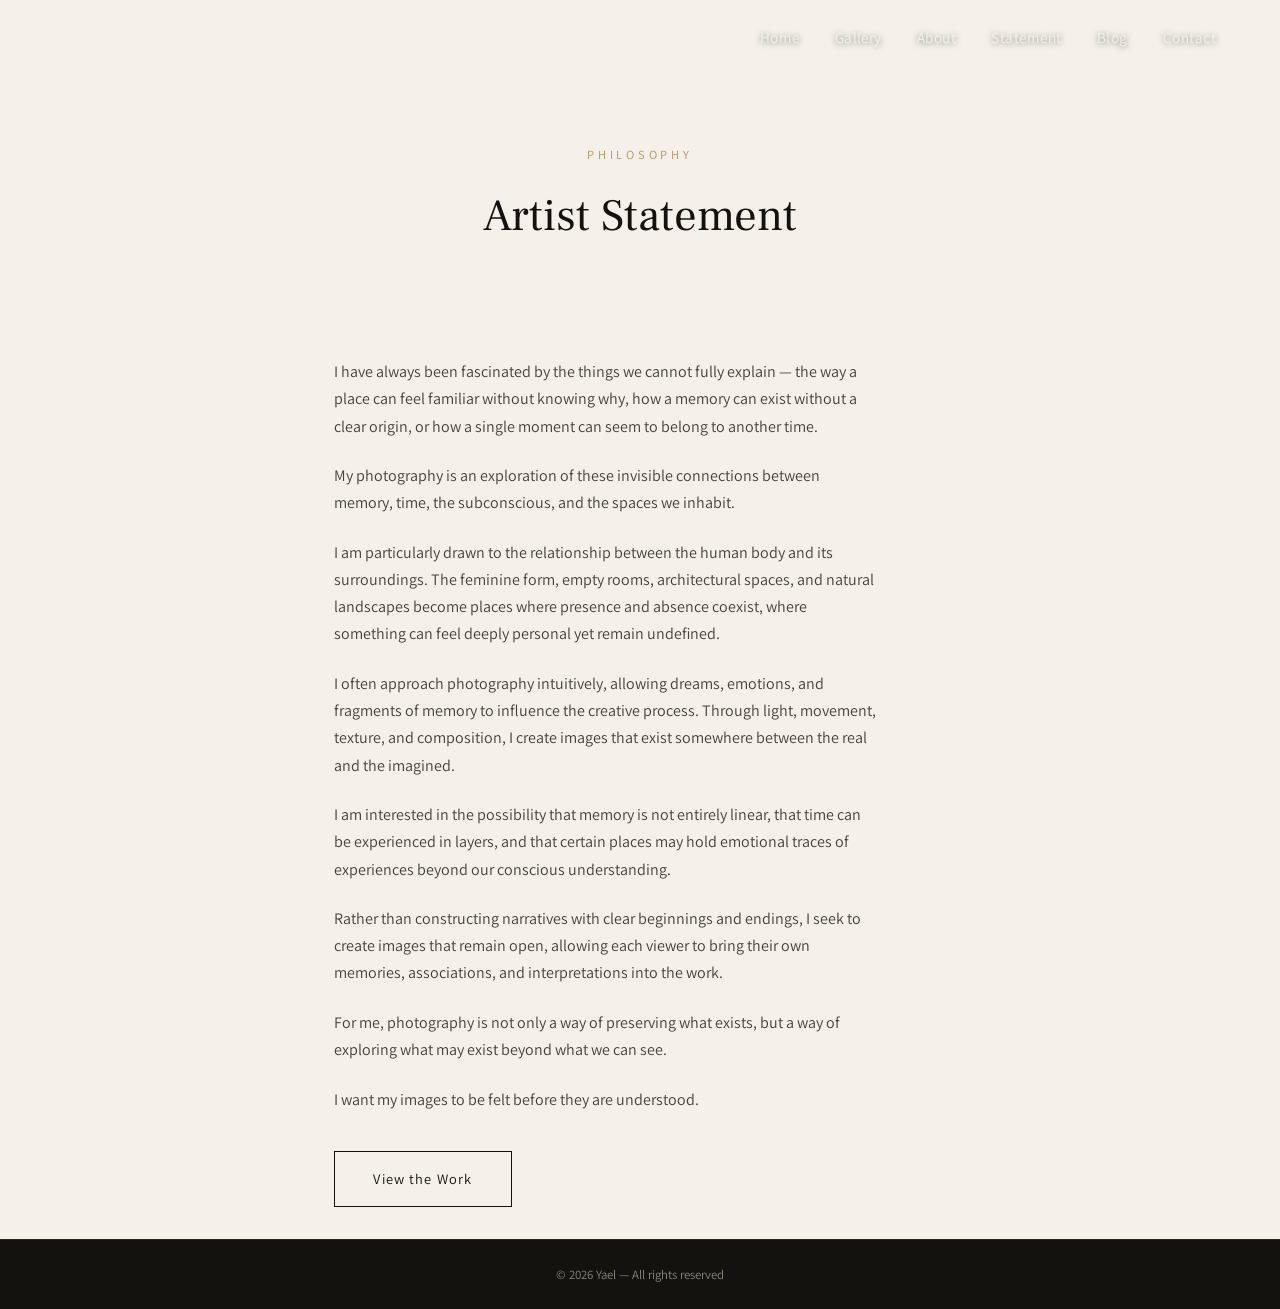
==== artist-statement.html @ a752065a "Add Artist Statement page, remove redundant Full Gallery nav link New standalone page (artist-statem" ====
<!DOCTYPE html>
<html lang="en" dir="ltr">
<head>
<meta charset="UTF-8">
<meta name="viewport" content="width=device-width, initial-scale=1.0">
<title>Artist Statement | Yael Iluz</title>
<meta name="description" content="Yael Iluz's artist statement — on memory, the subconscious, the body, and the spaces we inhabit.">
<link rel="preconnect" href="https://fonts.googleapis.com">
<link rel="preconnect" href="https://fonts.gstatic.com" crossorigin>
<link href="https://fonts.googleapis.com/css2?family=Frank+Ruhl+Libre:wght@300;400;500;700&family=Assistant:wght@300;400;500;600&display=swap" rel="stylesheet">
<link rel="stylesheet" href="styles.css">
</head>
<body>

<div class="loader" id="loader"><span>Yael</span></div>

<header class="site-header scrolled" id="siteHeader">
  <nav class="nav">
    <button class="nav-toggle" id="navToggle" aria-label="Menu">
      <span></span><span></span><span></span>
    </button>
    <ul class="nav-links" id="navLinks">
      <li><a href="index.html#home">Home</a></li>
      <li><a href="gallery.html">Gallery</a></li>
      <li><a href="index.html#about">About</a></li>
      <li><a href="artist-statement.html">Statement</a></li>
      <li><a href="blog.html">Blog</a></li>
      <li><a href="index.html#contact">Contact</a></li>
    </ul>
  </nav>
</header>

<section class="page-hero">
  <div class="section-heading">
    <p class="eyebrow">Philosophy</p>
    <h2>Artist Statement</h2>
  </div>
</section>

<article class="article">
  <div class="article-body">
    <p>I have always been fascinated by the things we cannot fully explain — the way a place can feel familiar without knowing why, how a memory can exist without a clear origin, or how a single moment can seem to belong to another time.</p>

    <p>My photography is an exploration of these invisible connections between memory, time, the subconscious, and the spaces we inhabit.</p>

    <p>I am particularly drawn to the relationship between the human body and its surroundings. The feminine form, empty rooms, architectural spaces, and natural landscapes become places where presence and absence coexist, where something can feel deeply personal yet remain undefined.</p>

    <p>I often approach photography intuitively, allowing dreams, emotions, and fragments of memory to influence the creative process. Through light, movement, texture, and composition, I create images that exist somewhere between the real and the imagined.</p>

    <p>I am interested in the possibility that memory is not entirely linear, that time can be experienced in layers, and that certain places may hold emotional traces of experiences beyond our conscious understanding.</p>

    <p>Rather than constructing narratives with clear beginnings and endings, I seek to create images that remain open, allowing each viewer to bring their own memories, associations, and interpretations into the work.</p>

    <p>For me, photography is not only a way of preserving what exists, but a way of exploring what may exist beyond what we can see.</p>

    <p>I want my images to be felt before they are understood.</p>

    <a href="gallery.html" class="btn btn-outline">View the Work</a>
  </div>
</article>

<footer class="site-footer">
  <p>© <span id="year"></span> Yael — All rights reserved</p>
</footer>

<script src="script.js"></script>
</body>
</html>
---- styles.css ----
:root {
  --black: #14120f;
  --cream: #f5f1ea;
  --sand: #e8e0d2;
  --gold: #b8935f;
  --muted: #8a8478;
  --serif: 'Frank Ruhl Libre', serif;
  --sans: 'Assistant', sans-serif;
  --transition: 0.5s cubic-bezier(.25,.1,.25,1);
}

* { margin: 0; padding: 0; box-sizing: border-box; }

html { scroll-behavior: smooth; }

body {
  font-family: var(--sans);
  background: var(--cream);
  color: var(--black);
  line-height: 1.7;
  overflow-x: hidden;
}

img { display: block; max-width: 100%; }

a { color: inherit; text-decoration: none; }

/* Loader */
.loader {
  position: fixed; inset: 0; z-index: 9999;
  background: var(--black);
  display: flex; align-items: center; justify-content: center;
  transition: opacity 0.8s ease, visibility 0.8s ease;
}
.loader span {
  font-family: var(--serif);
  color: var(--cream);
  font-size: 1.4rem;
  letter-spacing: 0.3em;
  opacity: 0;
  animation: fadeLoader 1.6s ease forwards;
}
@keyframes fadeLoader { 0%{opacity:0} 50%{opacity:1} 100%{opacity:1} }
.loader.hidden { opacity: 0; visibility: hidden; }

/* Header */
.site-header {
  position: fixed; top: 0; right: 0; left: 0; z-index: 500;
  padding: 1.5rem 5%;
  transition: background var(--transition), padding var(--transition);
  text-shadow: 0 1px 6px rgba(0,0,0,0.6);
}
.site-header.scrolled { text-shadow: none; }
.site-header.scrolled {
  background: rgba(20,18,15,0.92);
  backdrop-filter: blur(8px);
  padding: 0.9rem 5%;
}
.nav {
  display: flex; align-items: center; justify-content: flex-end;
  max-width: 1400px; margin: 0 auto;
}
.logo {
  font-family: var(--serif);
  font-size: 1.4rem;
  letter-spacing: 0.08em;
  color: var(--cream);
}
.nav-links {
  display: flex; gap: 2.2rem; list-style: none;
}
.nav-links a {
  color: var(--cream);
  font-size: 0.95rem;
  letter-spacing: 0.03em;
  position: relative;
  padding-bottom: 4px;
}
.nav-links a::after {
  content: ''; position: absolute; bottom: 0; right: 0; width: 0; height: 1px;
  background: var(--gold); transition: width var(--transition);
}
.nav-links a:hover::after { width: 100%; }

.nav-toggle {
  display: none; flex-direction: column; gap: 5px;
  background: none; border: none; cursor: pointer; padding: 8px;
}
.nav-toggle span { width: 24px; height: 2px; background: var(--cream); }

/* Hero */
.hero {
  position: relative; height: 100vh; min-height: 600px;
  display: flex; align-items: center; justify-content: center;
  overflow: hidden;
}
.hero-slides { position: absolute; inset: 0; }
.hero-slide {
  position: absolute; inset: 0;
  background-size: cover; background-position: center;
  opacity: 0;
  transform: scale(1.08);
  transition: opacity 1.8s ease;
  animation: heroZoomLoop 22s ease-in-out infinite alternate;
}
.hero-slide.active { opacity: 1; z-index: 1; }
@keyframes heroZoomLoop { from { transform: scale(1.08); } to { transform: scale(1); } }
.hero-overlay {
  position: absolute; inset: 0; z-index: 2;
  background: linear-gradient(180deg, rgba(20,18,15,0.25) 0%, rgba(20,18,15,0.15) 45%, rgba(20,18,15,0.55) 100%);
}
.hero-content {
  position: relative; z-index: 3; text-align: center; color: var(--cream);
  padding: 0 1.5rem;
  text-shadow: 0 2px 16px rgba(0,0,0,0.55), 0 1px 3px rgba(0,0,0,0.7);
}
.hero-eyebrow {
  letter-spacing: 0.35em; text-transform: uppercase; font-size: 0.8rem;
  color: var(--gold); margin-bottom: 1.2rem;
  opacity: 0; animation: riseIn 1s ease 0.3s forwards;
}
.hero-content h1 {
  font-family: var(--serif); font-weight: 400;
  font-size: clamp(3rem, 9vw, 6.5rem);
  margin-bottom: 1rem;
  opacity: 0; animation: riseIn 1s ease 0.5s forwards;
}
.hero-sub {
  font-size: 1.1rem; font-weight: 300; letter-spacing: 0.05em;
  margin-bottom: 2.5rem; color: var(--sand);
  opacity: 0; animation: riseIn 1s ease 0.7s forwards;
}
@keyframes riseIn { from { opacity: 0; transform: translateY(20px); } to { opacity: 1; transform: translateY(0); } }

.btn {
  display: inline-block; padding: 0.9rem 2.4rem;
  border: 1px solid var(--gold); color: var(--cream);
  letter-spacing: 0.08em; font-size: 0.9rem;
  transition: background var(--transition), color var(--transition);
  opacity: 0; animation: riseIn 1s ease 0.9s forwards;
}
.btn:hover { background: var(--gold); color: var(--black); }
.btn-outline { border-color: var(--black); color: var(--black); opacity: 1; animation: none; }
.btn-outline:hover { background: var(--black); color: var(--cream); }

.scroll-hint {
  position: absolute; bottom: 2.2rem; left: 50%; transform: translateX(-50%);
  z-index: 3; width: 1px; height: 50px; background: rgba(245,241,234,0.4);
  overflow: hidden;
}
.scroll-hint span {
  display: block; width: 100%; height: 40%; background: var(--gold);
  animation: scrollDown 2s ease-in-out infinite;
}
@keyframes scrollDown { 0%{transform:translateY(-100%)} 100%{transform:translateY(250%)} }

/* Intro strip - placeholder notice */
.intro-strip {
  background: var(--gold); color: var(--black);
  text-align: center; padding: 0.6rem 1rem;
  font-size: 0.85rem; letter-spacing: 0.02em;
}

/* Section heading */
.section-heading { text-align: center; margin-bottom: 3.5rem; }
.section-heading .eyebrow {
  letter-spacing: 0.3em; text-transform: uppercase; font-size: 0.78rem;
  color: var(--gold); margin-bottom: 0.8rem;
}
.section-heading h2 {
  font-family: var(--serif); font-weight: 400; font-size: clamp(2rem, 4vw, 2.8rem);
}
.section-heading.light .eyebrow { color: var(--gold); }
.section-heading.light h2 { color: var(--cream); }

/* Page hero (inner pages) */
.page-hero { padding: 9rem 5% 2rem; text-align: center; }
.filters {
  display: flex; justify-content: center; flex-wrap: wrap; gap: 0.8rem;
  margin-top: 1rem;
}
.filter-btn {
  background: none; border: 1px solid var(--muted); color: var(--black);
  padding: 0.55rem 1.4rem; font-size: 0.85rem; letter-spacing: 0.04em;
  cursor: pointer; transition: background var(--transition), color var(--transition), border-color var(--transition);
  font-family: var(--sans);
}
.filter-btn:hover { border-color: var(--gold); }
.filter-btn.active { background: var(--black); color: var(--cream); border-color: var(--black); }

/* Gallery */
.gallery-section { padding: 7rem 5% 5rem; max-width: 1400px; margin: 0 auto; }
.full-gallery { padding-top: 2rem; }
.masonry {
  columns: 3 260px; column-gap: 1.2rem;
}
.masonry-item {
  break-inside: avoid; margin-bottom: 1.2rem; position: relative;
  overflow: hidden; cursor: pointer;
}
.masonry-item img {
  width: 100%; height: auto; display: block;
  transition: transform 0.8s ease, filter 0.8s ease;
}
.masonry-item:hover img { transform: scale(1.06); }
.masonry-item img:focus-visible {
  outline: 3px solid var(--gold); outline-offset: -3px;
}
.masonry-item figcaption {
  position: absolute; bottom: 0; right: 0; left: 0;
  padding: 1.2rem 1rem 0.8rem;
  background: linear-gradient(0deg, rgba(20,18,15,0.75), transparent);
  color: var(--cream); font-size: 0.8rem; letter-spacing: 0.05em;
  opacity: 0; transition: opacity var(--transition);
}
.masonry-item:hover figcaption, .masonry-item:focus-within figcaption { opacity: 1; }
.gallery-cta { text-align: center; margin-top: 3.5rem; }

/* Blog */
.blog-grid {
  display: grid; grid-template-columns: repeat(3, 1fr);
  gap: 2.5rem;
}
.blog-card { display: flex; flex-direction: column; }
.blog-card-image {
  display: block; height: 220px; background-size: cover; background-position: center;
  margin-bottom: 1.4rem; transition: filter var(--transition);
}
.blog-card-image:hover { filter: brightness(1.08); }
.blog-card-image:focus-visible { outline: 3px solid var(--gold); outline-offset: 2px; }
.blog-date {
  font-size: 0.75rem; letter-spacing: 0.2em; text-transform: uppercase;
  color: var(--gold); margin-bottom: 0.6rem;
}
.blog-title {
  font-family: var(--serif); font-weight: 400; font-size: 1.3rem;
  margin-bottom: 0.8rem; line-height: 1.4;
}
.blog-title a:hover { color: var(--gold); }
.blog-excerpt { color: #443f38; margin-bottom: 1rem; max-width: 42ch; }
.blog-link {
  font-size: 0.85rem; letter-spacing: 0.04em; color: var(--gold);
  border-bottom: 1px solid transparent; transition: border-color var(--transition);
  align-self: flex-start;
}
.blog-link:hover { border-color: var(--gold); }
.blog-empty-note {
  text-align: center; margin-top: 3.5rem; color: var(--muted); font-size: 0.85rem;
}

/* Article (single blog post) */
.article {
  max-width: 740px; margin: 0 auto; padding: 1rem 5% 2rem;
}
.article-meta {
  text-align: center; color: var(--muted); font-size: 0.85rem;
  letter-spacing: 0.08em; text-transform: uppercase; margin-bottom: 2.5rem;
}
.article-image {
  height: 380px; background-size: cover; background-position: center;
  margin-bottom: 2.5rem;
}
.article-body p { color: #443f38; margin-bottom: 1.4rem; max-width: 68ch; }
.article-body h3 {
  font-family: var(--serif); font-weight: 400; font-size: 1.5rem;
  margin: 2.2rem 0 1rem;
}
.article-body .btn-outline { margin-top: 1rem; }

@media (max-width: 720px) {
  .article-image { height: 240px; }
}

/* About */
.about {
  display: grid; grid-template-columns: 1fr 1fr;
  min-height: 80vh;
}
.about-image { background-size: cover; background-position: center; min-height: 400px; }
.about-text {
  display: flex; flex-direction: column; justify-content: center;
  padding: 5rem 8%;
}
.about-text .eyebrow {
  letter-spacing: 0.3em; text-transform: uppercase; font-size: 0.78rem;
  color: var(--gold); margin-bottom: 0.8rem;
}
.about-text h2 {
  font-family: var(--serif); font-weight: 400; font-size: clamp(2rem, 3.5vw, 2.6rem);
  margin-bottom: 1.5rem;
}
.about-text p { margin-bottom: 1.2rem; color: #443f38; max-width: 46ch; }
.about-text .btn-outline { margin-top: 1rem; }

/* Contact */
.contact {
  background: var(--black); color: var(--cream);
  padding: 6rem 5%;
}
.contact-grid {
  display: grid; grid-template-columns: repeat(auto-fit, minmax(190px, 1fr));
  gap: 2rem; max-width: 1100px; margin: 0 auto;
}
.contact-item {
  text-align: center; padding: 2.2rem 1rem;
  border: 1px solid rgba(245,241,234,0.15);
  display: flex; flex-direction: column; gap: 0.6rem;
  transition: border-color var(--transition), transform var(--transition);
}
.contact-item:hover { border-color: var(--gold); transform: translateY(-4px); }
.contact-label {
  font-size: 0.75rem; letter-spacing: 0.25em; text-transform: uppercase; color: var(--gold);
}
.contact-value { font-family: var(--serif); font-size: 1.15rem; }

/* Footer */
.site-footer {
  background: var(--black); color: var(--muted);
  text-align: center; padding: 1.5rem 1rem;
  font-size: 0.8rem; border-top: 1px solid rgba(245,241,234,0.08);
}

/* Lightbox */
.lightbox {
  position: fixed; inset: 0; background: rgba(10,9,7,0.96);
  z-index: 2000; display: none; align-items: center; justify-content: center;
  padding: 3rem;
}
.lightbox.open { display: flex; }
.lightbox img { max-width: 90vw; max-height: 88vh; box-shadow: 0 20px 60px rgba(0,0,0,0.5); }
.lightbox-close {
  position: absolute; top: 1.5rem; left: 2rem;
  background: none; border: none; color: var(--cream);
  font-size: 2.2rem; cursor: pointer; line-height: 1;
}

/* Reveal on scroll */
.reveal { opacity: 0; transform: translateY(30px); transition: opacity 0.9s ease, transform 0.9s ease; }
.reveal.visible { opacity: 1; transform: translateY(0); }

/* Responsive */
@media (max-width: 900px) {
  .about { grid-template-columns: 1fr; }
  .about-image { min-height: 320px; }
  .contact-grid { grid-template-columns: 1fr; }
  .blog-grid { grid-template-columns: 1fr 1fr; }
}

@media (max-width: 720px) {
  .nav-toggle { display: flex; }
  .nav-links {
    position: fixed; top: 0; left: 0; right: 0;
    width: 100%; height: 100vh; height: 100dvh;
    background: var(--black);
    flex-direction: column; align-items: center; justify-content: center;
    gap: 2.2rem;
    transform: translateY(-100%);
    transition: transform var(--transition);
    z-index: 400;
  }
  .nav-links.open { transform: translateY(0); }
  .nav-links a { font-size: 1.3rem; }
  .masonry { columns: 2 160px; }
  .blog-grid { grid-template-columns: 1fr; }
}

@media (max-width: 480px) {
  .masonry { columns: 1; }
  .contact-item { padding: 1.6rem 1rem; }
}
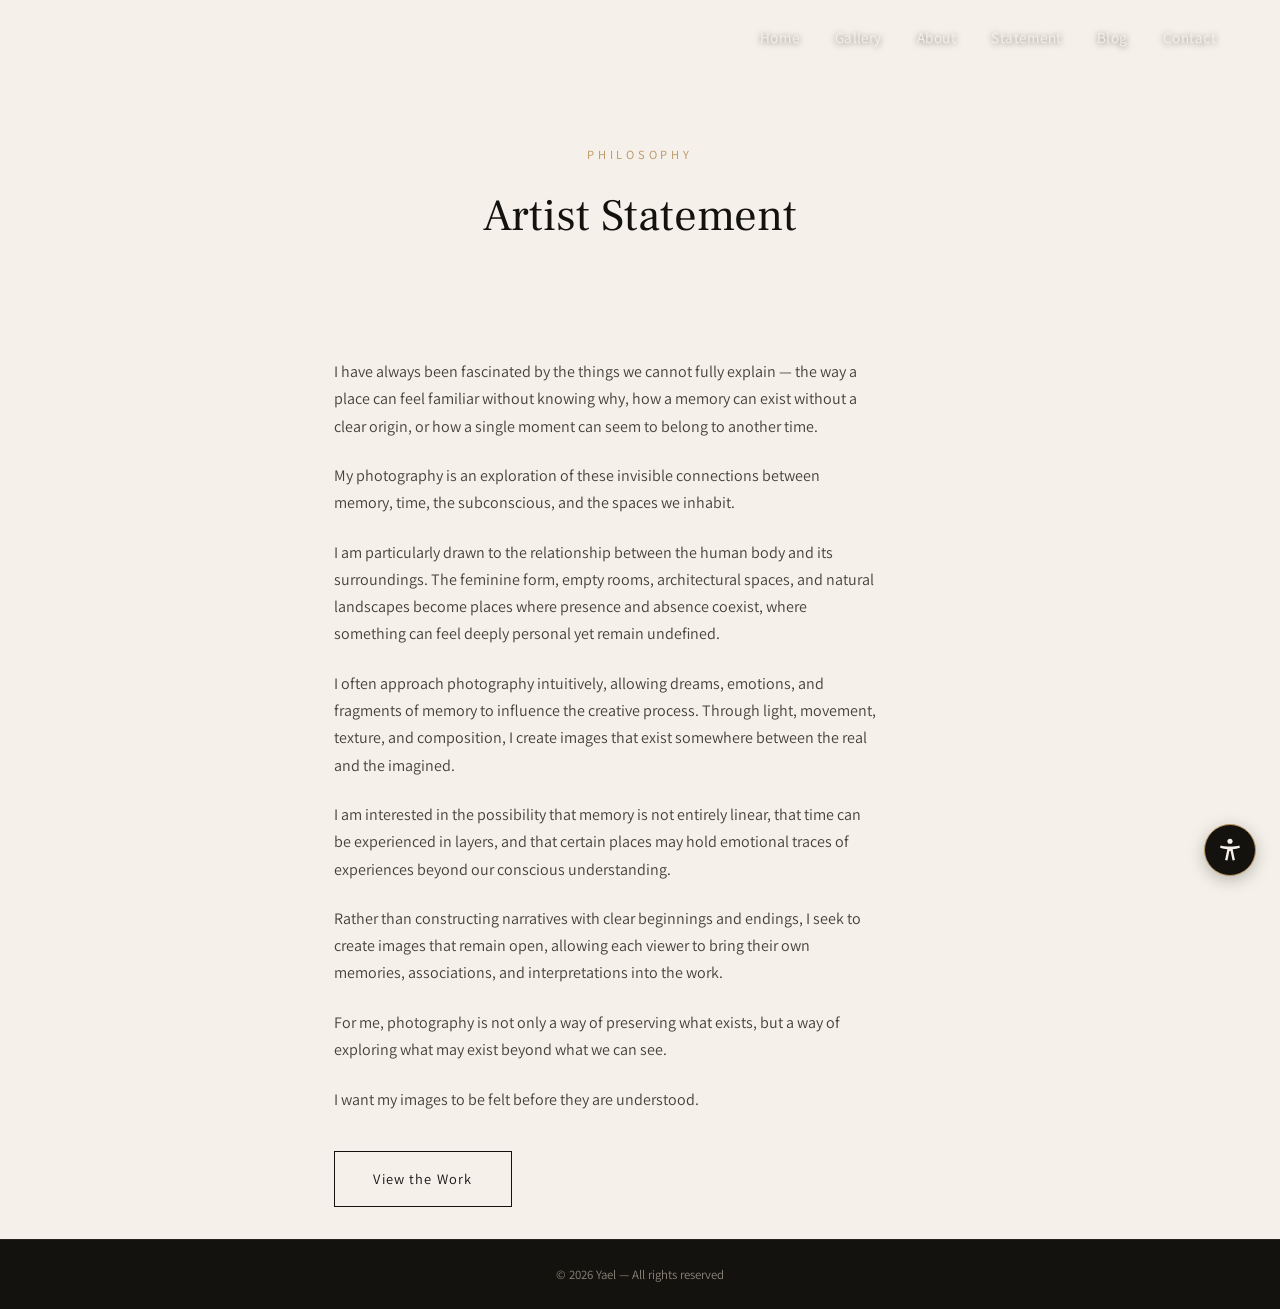
==== commit 0cca3031: "Extend accessibility widget to all pages Adds the same accessibility button/panel markup used on the" ====
--- a/artist-statement.html
+++ b/artist-statement.html
@@ -8,7 +8,7 @@
 <link rel="preconnect" href="https://fonts.googleapis.com">
 <link rel="preconnect" href="https://fonts.gstatic.com" crossorigin>
 <link href="https://fonts.googleapis.com/css2?family=Frank+Ruhl+Libre:wght@300;400;500;700&family=Assistant:wght@300;400;500;600&display=swap" rel="stylesheet">
-<link rel="stylesheet" href="styles.css">
+<link rel="stylesheet" href="styles.css?v=4">
 </head>
 <body>
 
@@ -63,6 +63,20 @@
   <p>© <span id="year"></span> Yael — All rights reserved</p>
 </footer>
 
-<script src="script.js"></script>
+<div class="a11y-widget">
+  <button class="a11y-toggle" id="a11yToggle" aria-label="Accessibility options" aria-expanded="false" aria-controls="a11yPanel">
+    <svg viewBox="0 0 24 24" fill="currentColor"><circle cx="12" cy="4.5" r="2.2"/><path d="M4 8.2c3.4 1.1 12.6 1.1 16 0l.5 1.9c-2 .6-4.1 1-6.2 1.2l1.9 9.3-2 .4-1.7-8.2h-1l-1.7 8.2-2-.4 1.9-9.3c-2.1-.2-4.2-.6-6.2-1.2z"/></svg>
+  </button>
+  <div class="a11y-panel" id="a11yPanel" hidden>
+    <p class="a11y-title">Accessibility</p>
+    <button type="button" data-a11y="font-inc">A+ &nbsp;Increase text size</button>
+    <button type="button" data-a11y="font-dec">A− &nbsp;Decrease text size</button>
+    <button type="button" data-a11y="contrast">High contrast</button>
+    <button type="button" data-a11y="underline">Underline links</button>
+    <button type="button" data-a11y="reset">Reset</button>
+  </div>
+</div>
+
+<script src="script.js?v=4"></script>
 </body>
 </html>
--- a/styles.css
+++ b/styles.css
@@ -203,6 +203,10 @@
   transition: transform 0.8s ease, filter 0.8s ease;
 }
 .masonry-item:hover img { transform: scale(1.06); }
+.masonry-item.video-item { cursor: default; }
+.masonry-item video {
+  width: 100%; display: block; background: var(--black);
+}
 .masonry-item img:focus-visible {
   outline: 3px solid var(--gold); outline-offset: -3px;
 }
@@ -304,13 +308,14 @@
 .contact-item {
   text-align: center; padding: 2.2rem 1rem;
   border: 1px solid rgba(245,241,234,0.15);
-  display: flex; flex-direction: column; gap: 0.6rem;
+  display: flex; flex-direction: column; align-items: center; gap: 0.9rem;
   transition: border-color var(--transition), transform var(--transition);
 }
 .contact-item:hover { border-color: var(--gold); transform: translateY(-4px); }
-.contact-label {
-  font-size: 0.75rem; letter-spacing: 0.25em; text-transform: uppercase; color: var(--gold);
-}
+.contact-icon {
+  width: 28px; height: 28px; color: var(--gold);
+}
+.contact-icon svg { width: 100%; height: 100%; }
 .contact-value { font-family: var(--serif); font-size: 1.15rem; }
 
 /* Footer */
@@ -333,6 +338,53 @@
   background: none; border: none; color: var(--cream);
   font-size: 2.2rem; cursor: pointer; line-height: 1;
 }
+
+/* Accessibility widget */
+.a11y-widget {
+  position: fixed; bottom: 1.5rem; right: 1.5rem; z-index: 3000;
+}
+.a11y-toggle {
+  width: 52px; height: 52px; border-radius: 50%;
+  background: var(--black); color: var(--cream);
+  border: 1px solid var(--gold);
+  display: flex; align-items: center; justify-content: center;
+  cursor: pointer; box-shadow: 0 4px 16px rgba(0,0,0,0.25);
+  transition: background var(--transition);
+}
+.a11y-toggle:hover, .a11y-toggle:focus-visible { background: var(--gold); color: var(--black); }
+.a11y-toggle svg { width: 28px; height: 28px; }
+.a11y-panel {
+  position: absolute; bottom: 64px; right: 0;
+  background: var(--cream); color: var(--black);
+  border: 1px solid var(--muted);
+  box-shadow: 0 8px 28px rgba(0,0,0,0.25);
+  padding: 1rem; width: 230px;
+  display: flex; flex-direction: column; gap: 0.5rem;
+}
+.a11y-panel[hidden] { display: none; }
+.a11y-title {
+  font-family: var(--serif); font-size: 1rem; margin-bottom: 0.3rem;
+}
+.a11y-panel button {
+  text-align: left; font-family: var(--sans); font-size: 0.9rem;
+  padding: 0.6rem 0.7rem; background: var(--sand); border: 1px solid transparent;
+  cursor: pointer; transition: border-color var(--transition);
+}
+.a11y-panel button:hover, .a11y-panel button:focus-visible { border-color: var(--gold); }
+.a11y-panel button[data-a11y="reset"] { color: var(--muted); }
+
+html.a11y-underline a { text-decoration: underline !important; }
+html.a11y-contrast body { background: #000; color: #fff; }
+html.a11y-contrast .about-text p,
+html.a11y-contrast .article-body p,
+html.a11y-contrast .blog-excerpt,
+html.a11y-contrast .contact-value,
+html.a11y-contrast .site-footer { color: #fff; }
+html.a11y-contrast .about-text h2,
+html.a11y-contrast .article-body h3,
+html.a11y-contrast .page-hero h2,
+html.a11y-contrast .page-hero .eyebrow { color: #fff; }
+html.a11y-contrast .page-hero { background: #000; }
 
 /* Reveal on scroll */
 .reveal { opacity: 0; transform: translateY(30px); transition: opacity 0.9s ease, transform 0.9s ease; }
